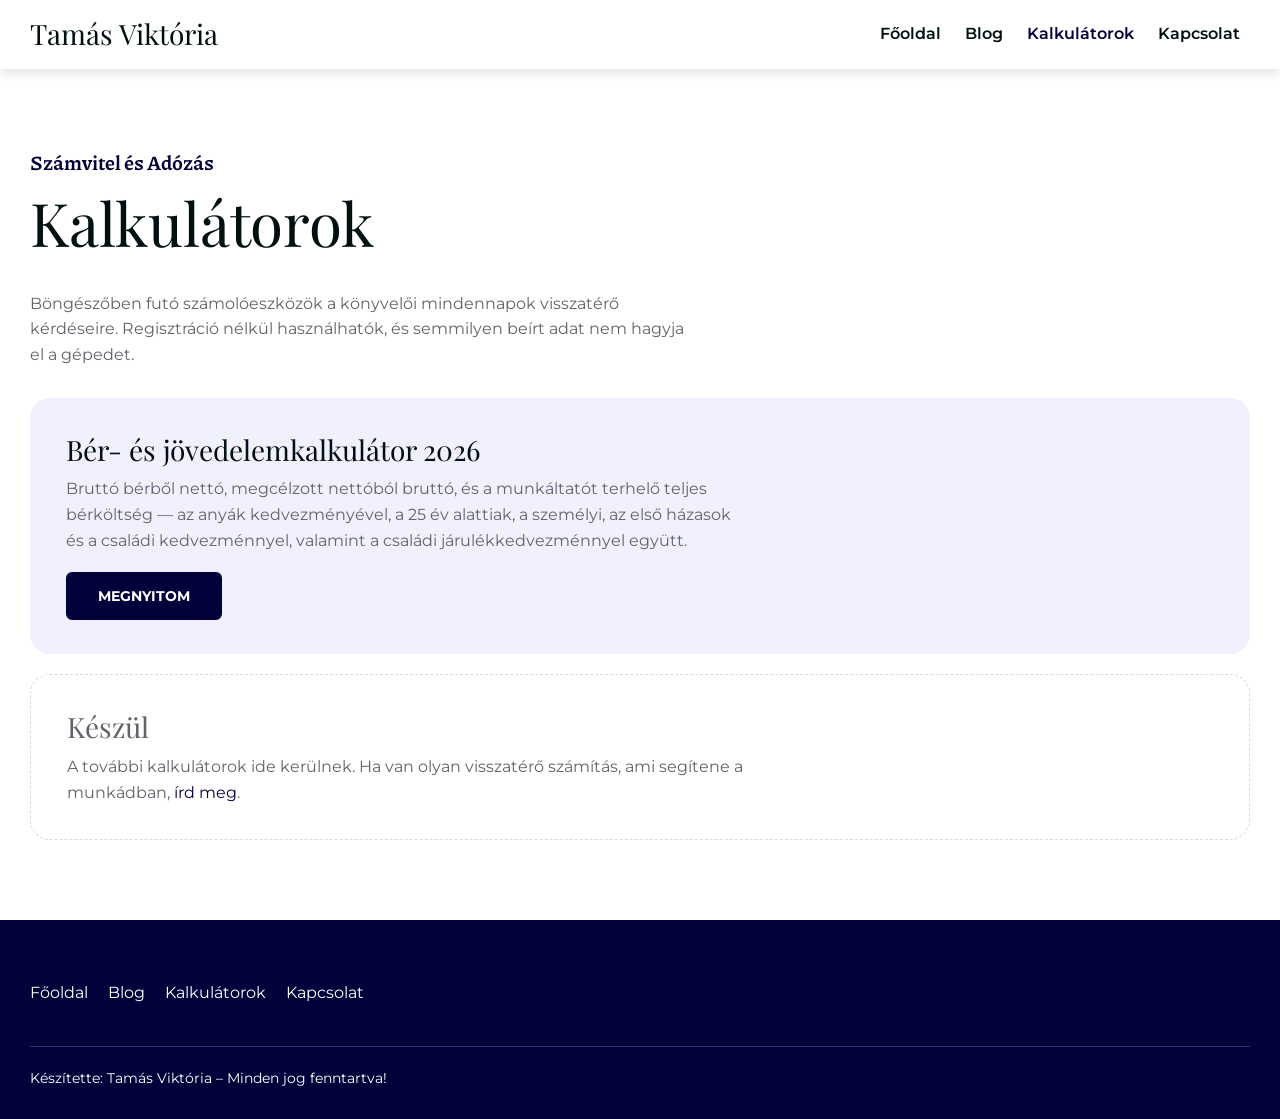
==== index.html @ 513f6994 "Bér- és jövedelemkalkulátor 2026 a honlap arculatában Új, egyfájlos-elvű kalkulátorgyűjtemény: gyűjt" ====
<!doctype html>
<html lang="hu">
<head>
<meta charset="utf-8">
<meta name="viewport" content="width=device-width, initial-scale=1">
<title>Kalkulátorok – Tamás Viktória</title>
<meta name="description" content="Könyvelői kalkulátorok vállalkozóknak és munkavállalóknak: bér, adó, jövedelem — magyar szabályok szerint, böngészőben.">
<link rel="preconnect" href="https://fonts.googleapis.com">
<link rel="preconnect" href="https://fonts.gstatic.com" crossorigin>
<link href="https://fonts.googleapis.com/css2?family=Playfair+Display:wght@400;500&family=Montserrat:wght@400;600;700&family=Piazzolla:wght@400;700&display=swap&subset=latin-ext" rel="stylesheet">
<link rel="stylesheet" href="assets/viktoriawp.css">
<style>
  .kalk-lista { display: grid; gap: 20px; margin-top: 30px; }

  .kalk-elem {
    background: var(--vwp-lavender);
    border-radius: var(--vwp-radius-card);
    padding: 34px 36px;
  }
  .kalk-elem h2 { font-size: 28px; line-height: 36.4px; margin-bottom: .3em; }
  .kalk-elem p { max-width: 62ch; }

  .kalk-elem--keszul { background: #fff; border: 1px dashed var(--vwp-border); }
  .kalk-elem--keszul h2, .kalk-elem--keszul p { color: var(--vwp-text); }

  @media (max-width: 767px) { .kalk-elem { padding: 26px 24px; } }
</style>
</head>
<body>

<header class="vwp-header">
  <div class="vwp-header__inner">
    <a class="vwp-logo" href="https://viktoriawp.eu/">Tamás Viktória</a>
    <nav class="vwp-nav">
      <a href="https://viktoriawp.eu/">Főoldal</a>
      <a href="https://viktoriawp.eu/blog/">Blog</a>
      <a href="./" aria-current="page">Kalkulátorok</a>
      <a href="https://viktoriawp.eu/kapcsolat/">Kapcsolat</a>
    </nav>
  </div>
</header>

<section class="vwp-section">
  <div class="vwp-container">
    <span class="vwp-eyebrow">Számvitel és Adózás</span>
    <h1>Kalkulátorok</h1>
    <p style="max-width:60ch;">
      Böngészőben futó számolóeszközök a könyvelői mindennapok visszatérő kérdéseire.
      Regisztráció nélkül használhatók, és semmilyen beírt adat nem hagyja el a gépedet.
    </p>

    <div class="kalk-lista">
      <article class="kalk-elem">
        <h2>Bér- és jövedelemkalkulátor 2026</h2>
        <p>
          Bruttó bérből nettó, megcélzott nettóból bruttó, és a munkáltatót terhelő teljes bérköltség —
          az anyák kedvezményével, a 25 év alattiak, a személyi, az első házasok és a családi
          kedvezménnyel, valamint a családi járulékkedvezménnyel együtt.
        </p>
        <p style="margin-bottom:0;"><a class="vwp-btn" href="ber-kalkulator/">Megnyitom</a></p>
      </article>

      <article class="kalk-elem kalk-elem--keszul">
        <h2>Készül</h2>
        <p style="margin-bottom:0;">
          A további kalkulátorok ide kerülnek. Ha van olyan visszatérő számítás, ami segítene a
          munkádban, <a href="https://viktoriawp.eu/kapcsolat/">írd meg</a>.
        </p>
      </article>
    </div>
  </div>
</section>

<footer class="vwp-footer">
  <div class="vwp-container">
    <div style="display:flex;flex-wrap:wrap;gap:30px;justify-content:space-between;">
      <nav style="display:flex;gap:20px;flex-wrap:wrap;">
        <a href="https://viktoriawp.eu/">Főoldal</a>
        <a href="https://viktoriawp.eu/blog/">Blog</a>
        <a href="./">Kalkulátorok</a>
        <a href="https://viktoriawp.eu/kapcsolat/">Kapcsolat</a>
      </nav>
    </div>
    <div class="vwp-footer__bottom">
      <span>Készítette: Tamás Viktória – Minden jog fenntartva!</span>
    </div>
  </div>
</footer>

</body>
</html>
---- assets/viktoriawp.css ----
/* ============================================================
   viktoriawp.eu — vizuális arculat
   Önálló, függőségmentes CSS. Bemásolható <style> blokkba is.
   A betűk betöltéséhez ez kell a <head>-be:

   <link rel="preconnect" href="https://fonts.googleapis.com">
   <link rel="preconnect" href="https://fonts.gstatic.com" crossorigin>
   <link href="https://fonts.googleapis.com/css2?family=Playfair+Display:wght@400;500&family=Montserrat:wght@400;600;700&family=Piazzolla:wght@400;700&display=swap&subset=latin-ext" rel="stylesheet">
   ============================================================ */

:root {
  /* Színek */
  --vwp-primary:  #02023B;  /* éjkék – az egyetlen kiemelőszín */
  --vwp-ink:      #011111;  /* címsor szöveg */
  --vwp-text:     #62636A;  /* szövegtörzs */
  --vwp-white:    #FFFFFF;
  --vwp-lavender: #F0F0FF;  /* halvány szekcióháttér */
  --vwp-border:   #DBDBDF;  /* szegély, elválasztó */

  /* Betűcsaládok */
  --vwp-font-display: "Playfair Display", Georgia, serif;  /* címsorok */
  --vwp-font-body:    "Montserrat", "Helvetica Neue", Arial, sans-serif;
  --vwp-font-accent:  "Piazzolla", Georgia, serif;         /* eyebrow, blogcím */

  /* Formák */
  --vwp-radius-btn:  6px;
  --vwp-radius-card: 20px;

  /* Elrendezés */
  --vwp-container: 1260px;
  --vwp-gutter: 20px;
  --vwp-section-y: 80px;   /* függőleges szekciótérköz */

  /* Az egyetlen árnyék az arculatban (ragadós fejléc) */
  --vwp-shadow-header: 0 5px 10px rgba(0, 0, 0, .1);
}

/* ---------- Alapok ---------- */

*, *::before, *::after { box-sizing: border-box; }

body {
  margin: 0;
  background: var(--vwp-white);
  color: var(--vwp-text);
  font-family: var(--vwp-font-body);
  font-size: 16px;
  font-weight: 400;
  line-height: 1.6;   /* 25.6px – az élő oldalon mért érték */
  -webkit-font-smoothing: antialiased;
}

h1, h2, h3, h4 {
  font-family: var(--vwp-font-display);
  font-weight: 400;          /* szándékosan nem bold – a Playfair enélkül is hangsúlyos */
  color: var(--vwp-ink);
  margin: 0 0 .5em;
}

h1 { font-size: 60px; line-height: 78px;   letter-spacing: -.2px; }
h2 { font-size: 40px; line-height: 52px; }
h3 { font-size: 28px; line-height: 36.4px; }
h4 { font-size: 22px; line-height: 30px; }

p { margin: 0 0 1.2em; }

a {
  color: var(--vwp-primary);
  text-decoration: none;
  transition: opacity .2s ease;
}
a:hover { opacity: .75; }

::selection      { background: var(--vwp-primary); color: #fff; }
::-moz-selection { background: var(--vwp-primary); color: #fff; }

mark {
  background: var(--vwp-primary);
  color: #fff;
  font-weight: 700;
  padding: 0 .2em;
}

img { max-width: 100%; height: auto; display: block; }

/* ---------- Elrendezés ---------- */

.vwp-container {
  width: 100%;
  max-width: var(--vwp-container);
  margin-inline: auto;
  padding-inline: var(--vwp-gutter);
}

.vwp-section        { padding-block: var(--vwp-section-y); }
.vwp-section--light { background: var(--vwp-lavender); }
.vwp-section--dark  { background: var(--vwp-primary); color: #fff; }

/* Sötét szekcióban minden szöveg fehér */
.vwp-section--dark h1,
.vwp-section--dark h2,
.vwp-section--dark h3,
.vwp-section--dark h4,
.vwp-section--dark p,
.vwp-section--dark a { color: #fff; }

.vwp-grid {
  display: grid;
  gap: 30px;
  grid-template-columns: repeat(auto-fit, minmax(300px, 1fr));
}

/* Rövid, középre zárt elválasztó vonal – az oldalon 150px széles */
.vwp-divider {
  width: 150px;
  height: 1px;
  border: 0;
  margin: 30px 0;
  background: var(--vwp-border);
}

/* ---------- Eyebrow (kis felirat a címsor fölött) ---------- */

.vwp-eyebrow {
  display: block;
  font-family: var(--vwp-font-accent);
  font-size: 20px;
  font-weight: 700;
  line-height: 1.3;
  color: var(--vwp-primary);
  margin-bottom: .4em;
}

.vwp-section--dark .vwp-eyebrow { color: #fff; }

/* Ritkított, nagybetűs változat (Elementor „accent" tipográfia) */
.vwp-eyebrow--caps {
  font-family: var(--vwp-font-display);
  font-size: 1.2em;
  font-weight: 500;
  letter-spacing: 2px;
  text-transform: uppercase;
}

/* ---------- Gomb ---------- */

.vwp-btn {
  display: inline-block;
  padding: 15px 30px;
  border: 2px solid var(--vwp-primary);
  border-radius: var(--vwp-radius-btn);
  background: var(--vwp-primary);
  color: #fff;
  font-family: var(--vwp-font-body);
  font-size: 14px;
  font-weight: 700;
  line-height: 1;
  text-transform: uppercase;
  text-decoration: none;
  cursor: pointer;
  transition: background .2s ease, color .2s ease, opacity .2s ease;
}

.vwp-btn:hover { opacity: .88; }

/* Másodlagos: átlátszó háttér, éjkék keret */
.vwp-btn--outline {
  background: transparent;
  color: var(--vwp-primary);
}
.vwp-btn--outline:hover {
  background: var(--vwp-primary);
  color: #fff;
  opacity: 1;
}

/* Sötét háttéren fordul a logika */
.vwp-section--dark .vwp-btn,
.vwp-footer .vwp-btn {
  background: #fff;
  border-color: #fff;
  color: var(--vwp-primary);
}
.vwp-section--dark .vwp-btn--outline,
.vwp-footer .vwp-btn--outline {
  background: transparent;
  color: #fff;
}

/* Szöveges link-gomb (nyíllal), pl. „Tovább olvasom →" */
.vwp-link {
  font-family: var(--vwp-font-body);
  font-weight: 700;
  color: var(--vwp-primary);
  text-decoration: none;
}

/* ---------- Kártya ---------- */

.vwp-card {
  border-radius: var(--vwp-radius-card);
  overflow: hidden;         /* hogy a kép is felvegye a lekerekítést */
  background: var(--vwp-white);
  /* Szándékosan nincs árnyék és keret – az arculat így tagol. */
}

/* Háttérképes szolgáltatáskártya: sötét fátyol a szöveg olvashatóságáért */
.vwp-card--image {
  position: relative;
  padding: 40px 45px;
  min-height: 320px;
  display: flex;
  flex-direction: column;
  justify-content: flex-end;
  background-size: cover;
  background-position: center;
  color: #fff;
}
.vwp-card--image::before {
  content: "";
  position: absolute;
  inset: 0;
  background: linear-gradient(180deg, rgba(2, 2, 59, 0) 30%, rgba(2, 2, 59, .78) 100%);
}
.vwp-card--image > * { position: relative; }
.vwp-card--image h2,
.vwp-card--image h3,
.vwp-card--image p { color: #fff; }

/* ---------- Számozott sáv ---------- */

.vwp-numbered {
  background: var(--vwp-primary);
  color: #fff;
  padding: 40px;
  border-radius: 0 var(--vwp-radius-card) var(--vwp-radius-card) 0;
}
/* Váltakozó irány: minden második sáv a másik oldalán kerekedik */
.vwp-numbered--right {
  border-radius: var(--vwp-radius-card) 0 0 var(--vwp-radius-card);
}

.vwp-numbered h3,
.vwp-numbered p { color: #fff; }

.vwp-numbered__num {
  display: block;
  font-family: var(--vwp-font-body);
  font-size: 40px;
  font-weight: 700;
  line-height: 1;
  color: #fff;
  margin-bottom: .3em;
}

/* ---------- Fejléc ---------- */

.vwp-header {
  position: sticky;
  top: 0;
  z-index: 100;
  background: var(--vwp-white);
  box-shadow: var(--vwp-shadow-header);
}

.vwp-header__inner {
  max-width: var(--vwp-container);
  margin-inline: auto;
  padding: 12px var(--vwp-gutter);
  display: flex;
  align-items: center;
  justify-content: space-between;
  gap: 20px;
}

.vwp-logo {
  font-family: var(--vwp-font-display);
  font-size: 28px;
  font-weight: 400;
  color: var(--vwp-ink);
  text-decoration: none;
}

.vwp-nav {
  display: flex;
  align-items: center;
  gap: 4px;
  flex-wrap: wrap;
}

.vwp-nav a {
  padding: 10px;
  font-family: var(--vwp-font-body);
  font-size: 16px;
  font-weight: 600;
  line-height: 1.25;
  color: var(--vwp-ink);
  text-decoration: none;
}
.vwp-nav a:hover,
.vwp-nav a[aria-current="page"] { color: var(--vwp-primary); opacity: 1; }

/* Felső kontaktsáv a fejléc fölött */
.vwp-topbar {
  background: var(--vwp-primary);
  color: #fff;
  font-size: 14px;
}
.vwp-topbar a { color: #fff; }

/* ---------- Blogkártya ---------- */

.vwp-post-card__thumb {
  border-radius: var(--vwp-radius-card);
  overflow: hidden;
  aspect-ratio: 3 / 2;
  margin-bottom: 16px;
}
.vwp-post-card__thumb img { width: 100%; height: 100%; object-fit: cover; }

.vwp-post-card__title {
  font-family: var(--vwp-font-accent);
  font-size: 20px;
  font-weight: 700;
  line-height: 1.3;
  color: var(--vwp-ink);
  margin: 0 0 .4em;
}

.vwp-post-card__excerpt { color: var(--vwp-text); margin-bottom: .6em; }

/* ---------- Lábléc ---------- */

.vwp-footer {
  background: var(--vwp-primary);
  color: #fff;
  padding-block: 60px 30px;
}
.vwp-footer a { color: #fff; }
.vwp-footer h3, .vwp-footer h4 { color: #fff; }

.vwp-footer__bottom {
  border-top: 1px solid rgba(255, 255, 255, .2);
  margin-top: 40px;
  padding-top: 20px;
  font-size: 14px;
}

/* ---------- Űrlap ---------- */

.vwp-input,
.vwp-textarea,
.vwp-select {
  width: 100%;
  padding: 12px 16px;
  border: 1px solid var(--vwp-border);
  border-radius: var(--vwp-radius-btn);
  background: #fff;
  font-family: var(--vwp-font-body);
  font-size: 16px;
  color: var(--vwp-ink);
}
.vwp-input:focus,
.vwp-textarea:focus,
.vwp-select:focus {
  outline: none;
  border-color: var(--vwp-primary);
}

.vwp-label {
  display: block;
  margin-bottom: 6px;
  font-size: 14px;
  font-weight: 600;
  color: var(--vwp-ink);
}

/* ---------- Mobil ---------- */

@media (max-width: 767px) {
  :root { --vwp-section-y: 48px; }

  h1 { font-size: 30px; line-height: 39px; }
  h2 { font-size: 24px; line-height: 31.2px; }
  h3 { font-size: 20px; line-height: 26px; }
  h4 { font-size: 18px; line-height: 26px; }

  .vwp-card--image { padding: 30px 25px; min-height: 260px; }
  .vwp-numbered,
  .vwp-numbered--right { border-radius: var(--vwp-radius-card); padding: 30px 25px; }
  .vwp-logo { font-size: 22px; }
}
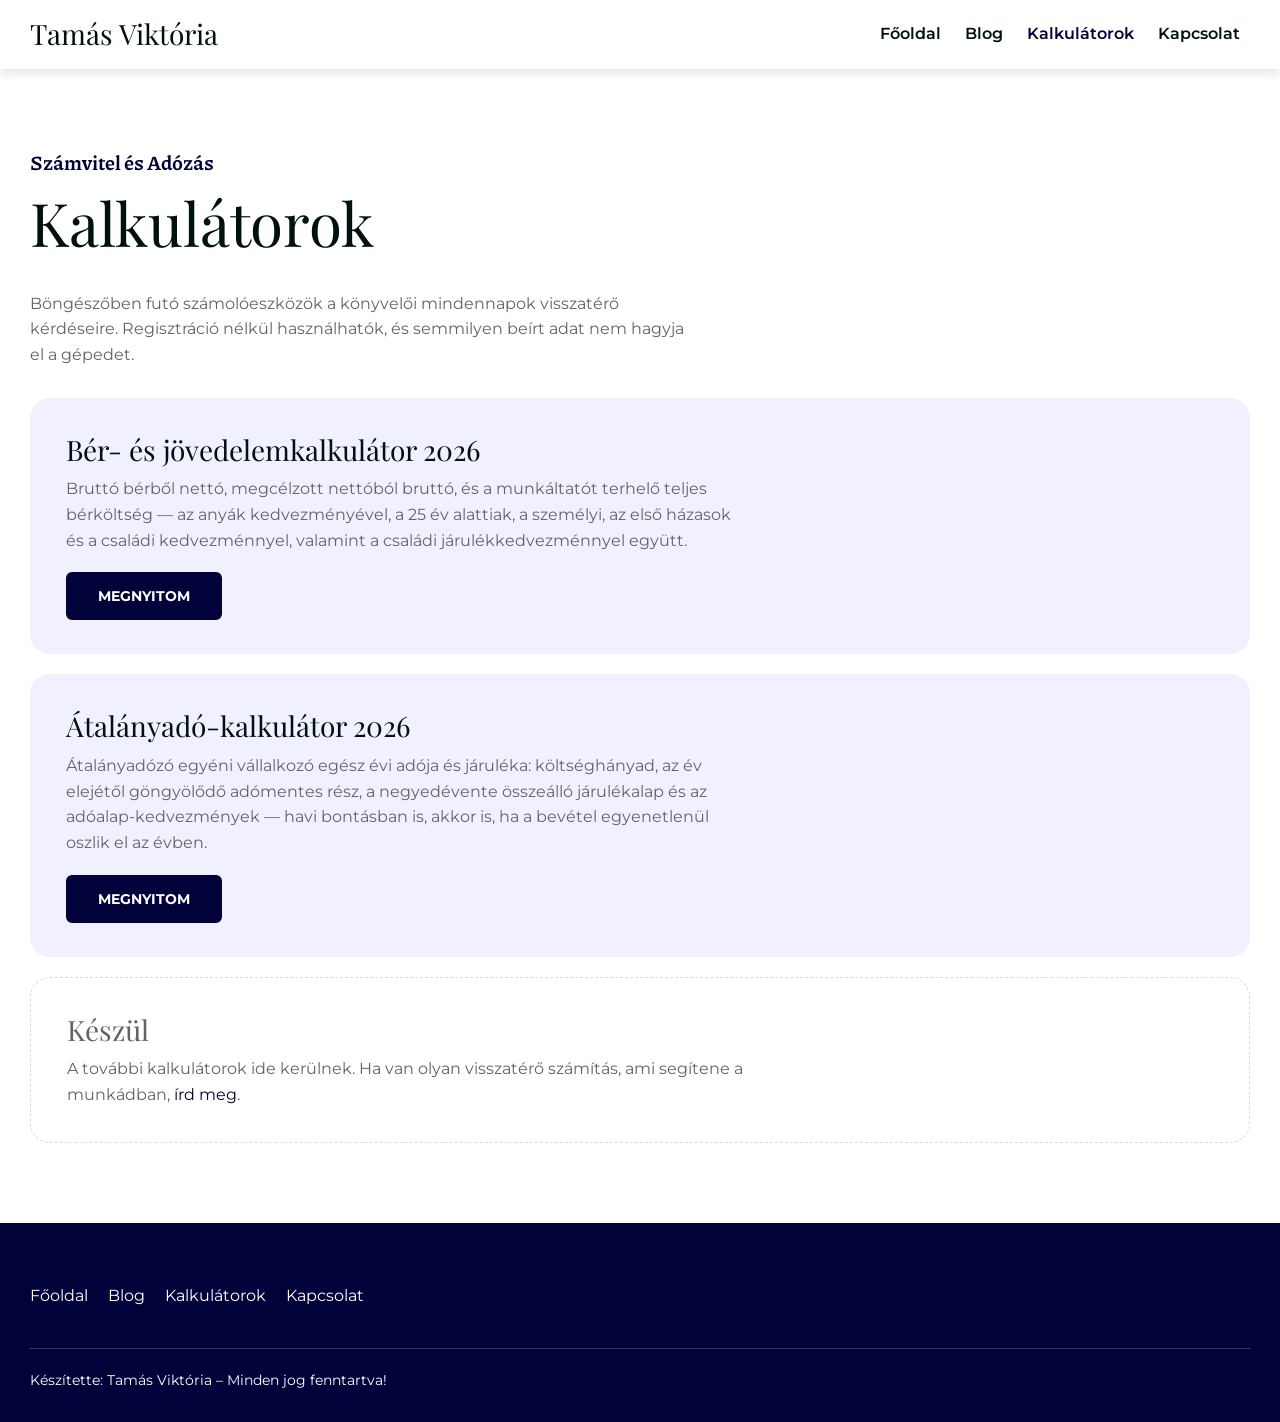
==== commit acccc490: "Átalányadó-kalkulátor 2026 Az átalányadózó egyéni vállalkozó egész évi adója és járuléka, a Novitax " ====
--- a/index.html
+++ b/index.html
@@ -60,6 +60,16 @@
         <p style="margin-bottom:0;"><a class="vwp-btn" href="ber-kalkulator/">Megnyitom</a></p>
       </article>
 
+      <article class="kalk-elem">
+        <h2>Átalányadó-kalkulátor 2026</h2>
+        <p>
+          Átalányadózó egyéni vállalkozó egész évi adója és járuléka: költséghányad, az év elejétől
+          göngyölődő adómentes rész, a negyedévente összeálló járulékalap és az adóalap-kedvezmények —
+          havi bontásban is, akkor is, ha a bevétel egyenetlenül oszlik el az évben.
+        </p>
+        <p style="margin-bottom:0;"><a class="vwp-btn" href="atalanyado-kalkulator/">Megnyitom</a></p>
+      </article>
+
       <article class="kalk-elem kalk-elem--keszul">
         <h2>Készül</h2>
         <p style="margin-bottom:0;">
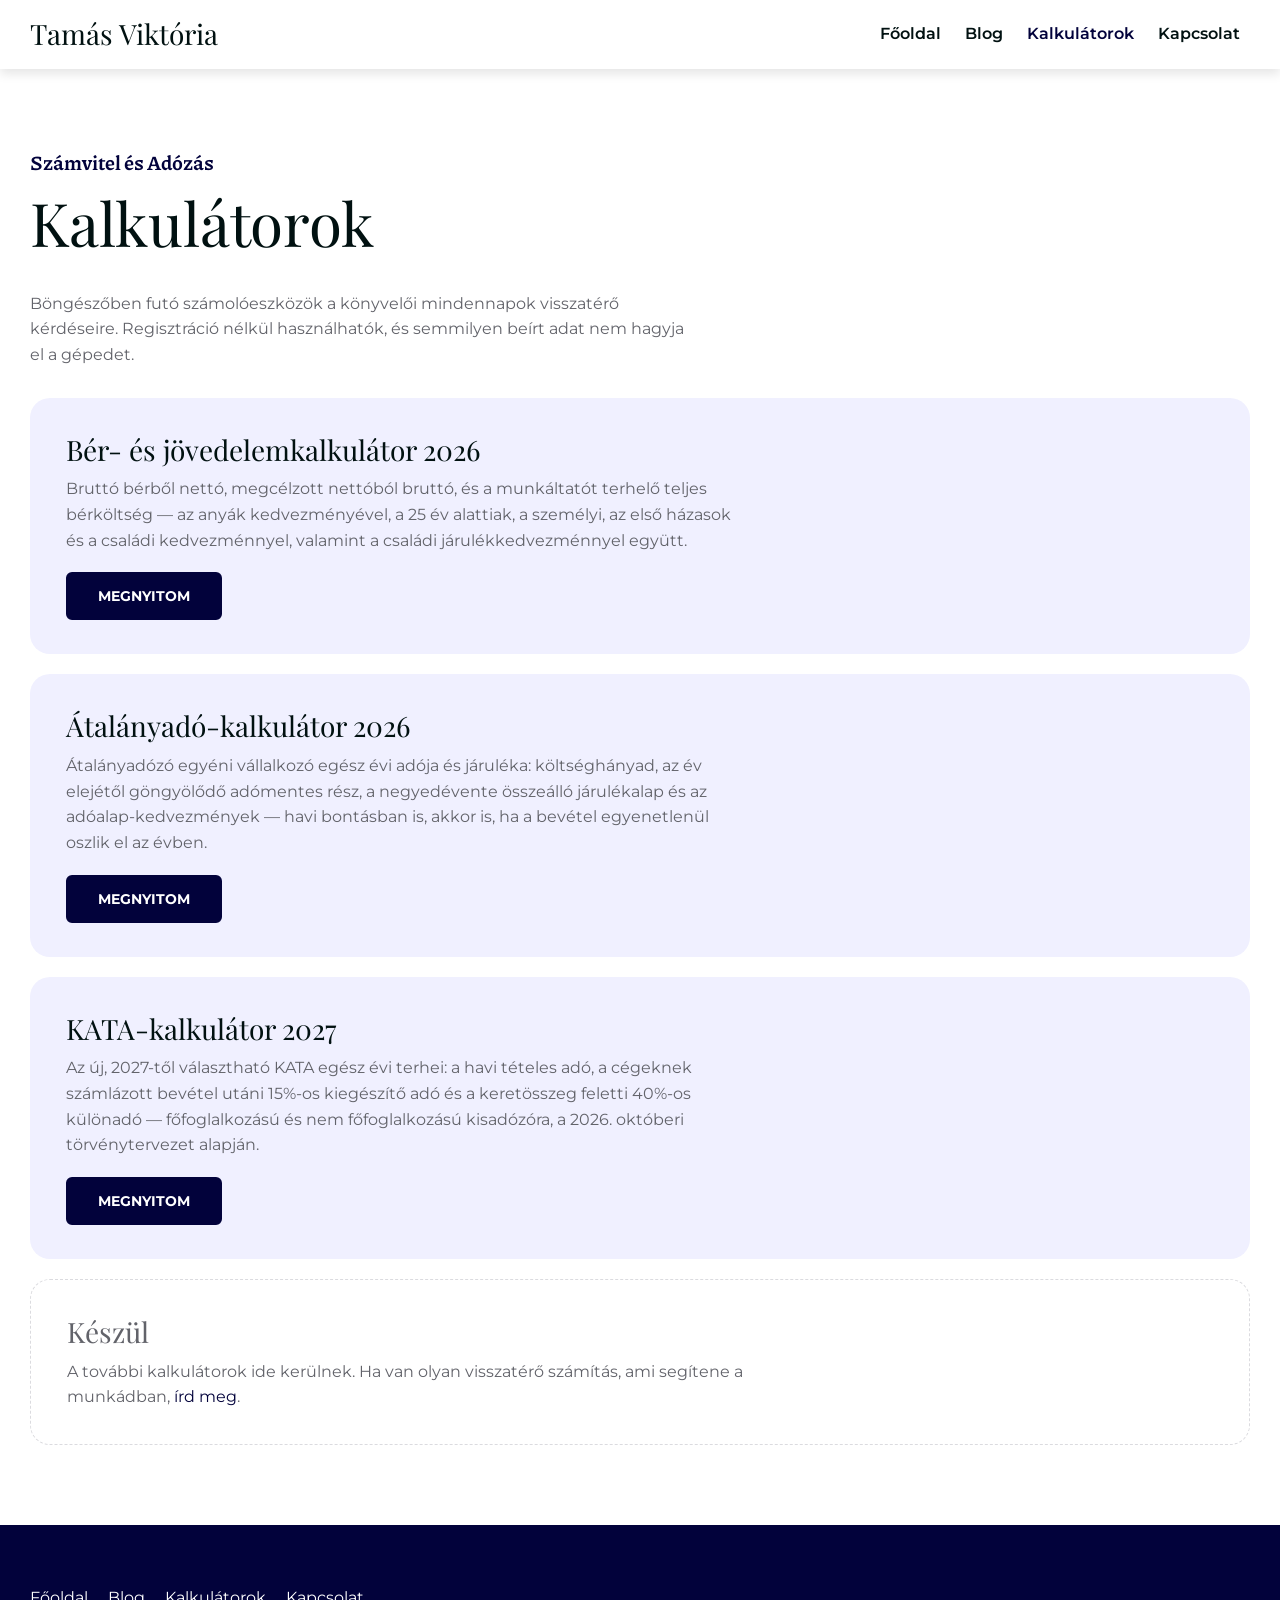
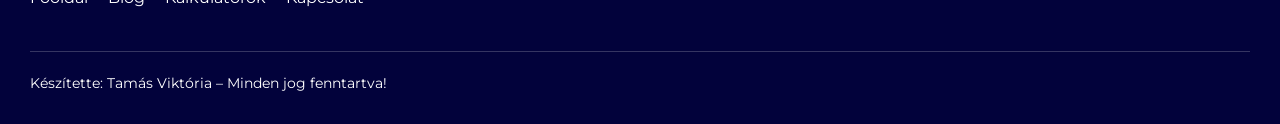
==== commit 56a25789: "KATA-kalkulátor 2027 a 2026. októberi törvénytervezet alapján Az új KATA egész évi terheit számolja:" ====
--- a/index.html
+++ b/index.html
@@ -70,6 +70,16 @@
         <p style="margin-bottom:0;"><a class="vwp-btn" href="atalanyado-kalkulator/">Megnyitom</a></p>
       </article>
 
+      <article class="kalk-elem">
+        <h2>KATA-kalkulátor 2027</h2>
+        <p>
+          Az új, 2027-től választható KATA egész évi terhei: a havi tételes adó, a cégeknek számlázott
+          bevétel utáni 15%-os kiegészítő adó és a keretösszeg feletti 40%-os különadó — főfoglalkozású
+          és nem főfoglalkozású kisadózóra, a 2026. októberi törvénytervezet alapján.
+        </p>
+        <p style="margin-bottom:0;"><a class="vwp-btn" href="kata-kalkulator/">Megnyitom</a></p>
+      </article>
+
       <article class="kalk-elem kalk-elem--keszul">
         <h2>Készül</h2>
         <p style="margin-bottom:0;">
